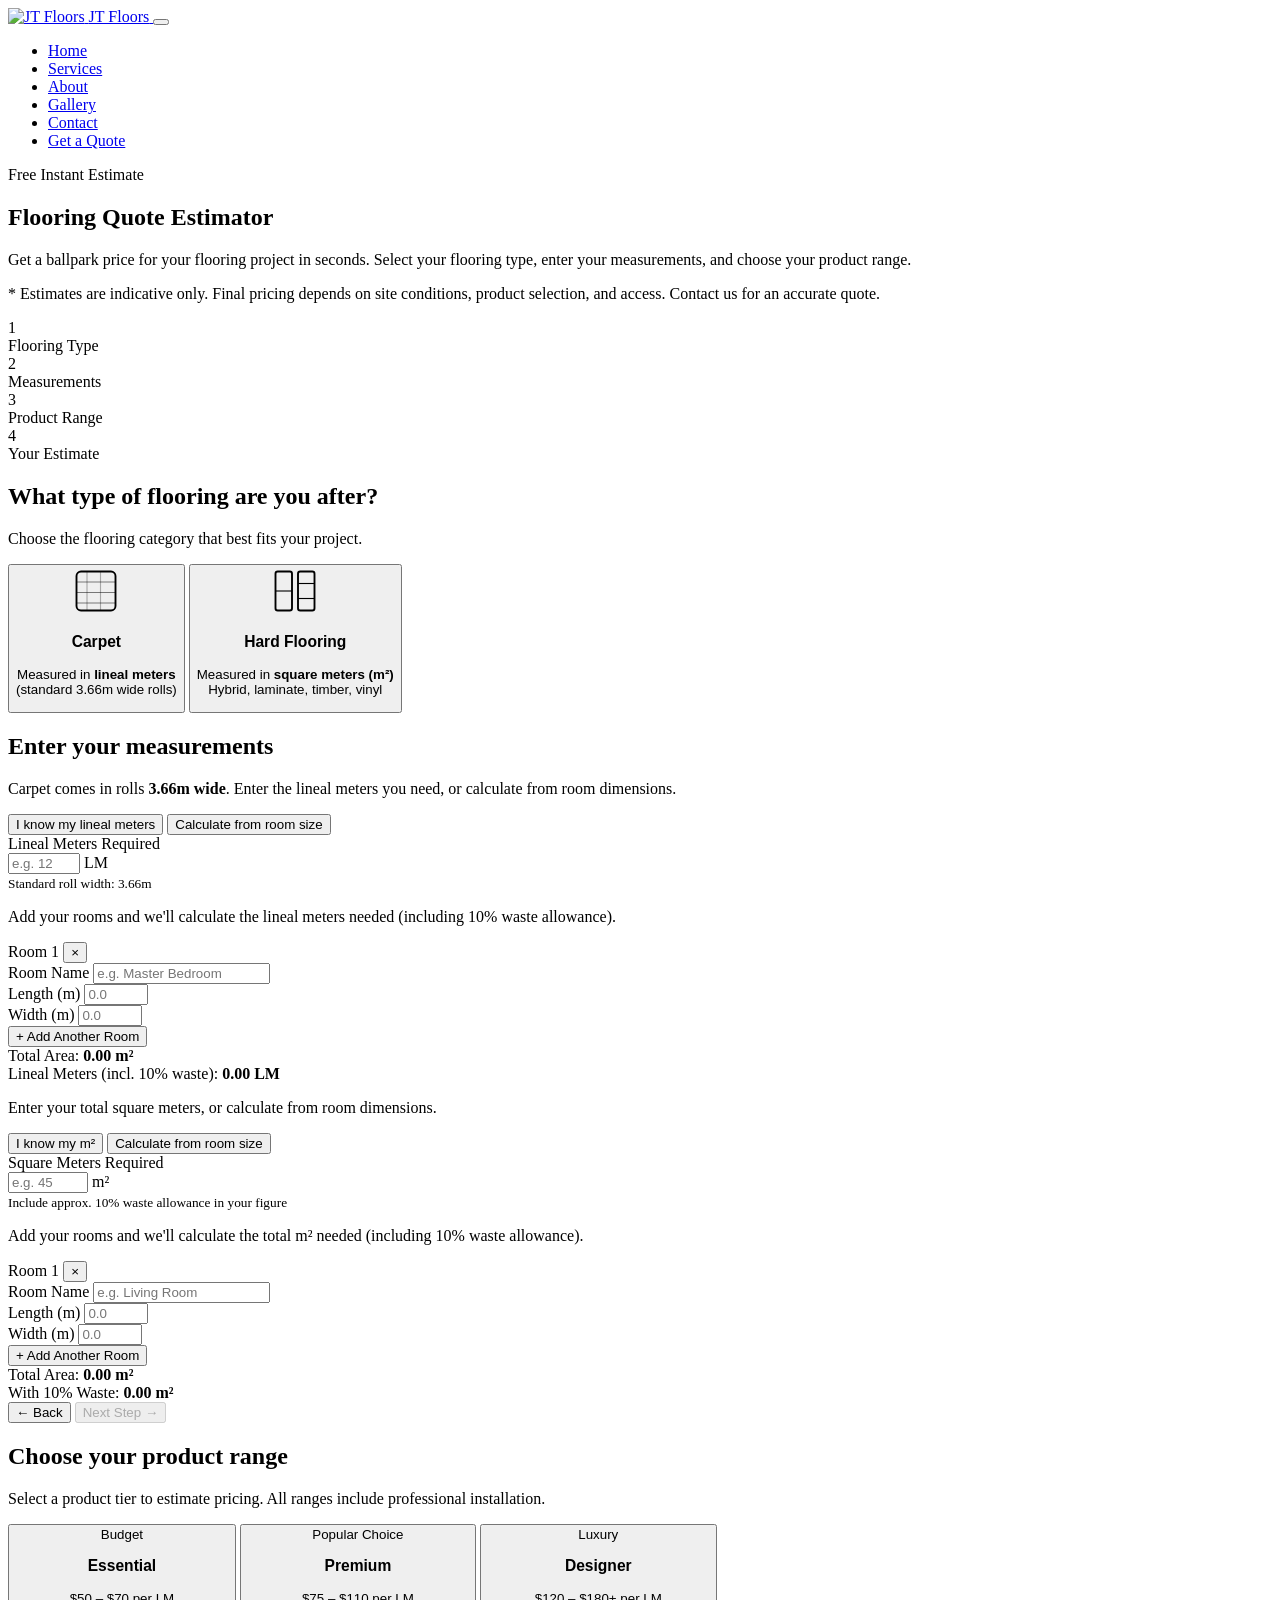
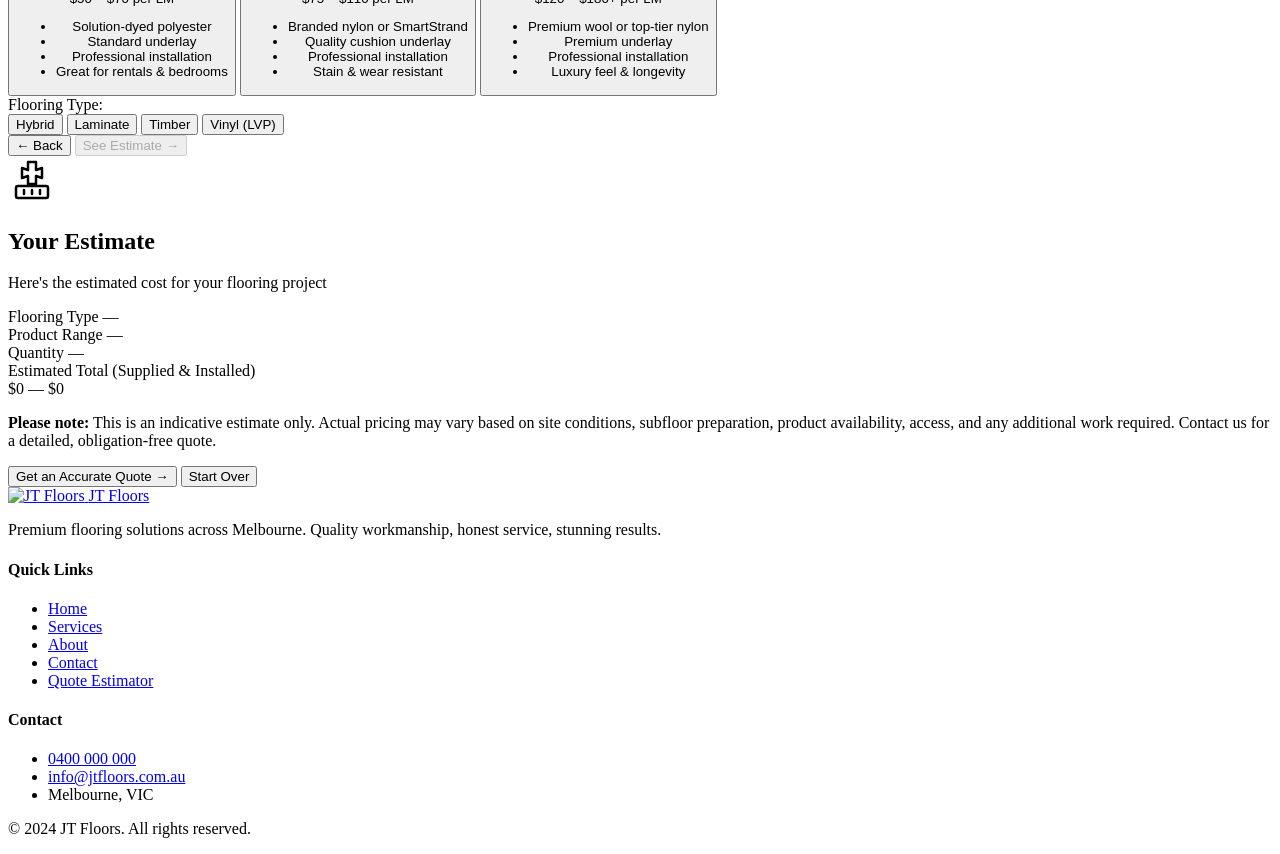
==== estimator.html @ 70e813b9 "Add files via upload" ====
<!DOCTYPE html>
<html lang="en">
<head>
  <meta charset="UTF-8">
  <meta name="viewport" content="width=device-width, initial-scale=1.0">
  <title>Quote Estimator | JT Floors</title>
  <link rel="stylesheet" href="css/style.css">
  <link rel="preconnect" href="https://fonts.googleapis.com">
  <link rel="preconnect" href="https://fonts.gstatic.com" crossorigin>
  <link href="https://fonts.googleapis.com/css2?family=Inter:wght@300;400;500;600;700;800&family=Playfair+Display:wght@500;600;700&display=swap" rel="stylesheet">
  <link rel="icon" type="image/png" href="../public/jt-logo.png">
</head>
<body class="estimator-page">
  <!-- Navigation -->
  <nav class="navbar navbar-solid" id="navbar">
    <div class="container nav-container">
      <a href="index.html" class="nav-logo">
        <img src="../public/jt-logo.png" alt="JT Floors" class="logo-img">
        <span class="logo-text">JT Floors</span>
      </a>
      <button class="nav-toggle" id="navToggle" aria-label="Toggle navigation">
        <span></span>
        <span></span>
        <span></span>
      </button>
      <ul class="nav-menu" id="navMenu">
        <li><a href="index.html" class="nav-link">Home</a></li>
        <li><a href="index.html#services" class="nav-link">Services</a></li>
        <li><a href="index.html#about" class="nav-link">About</a></li>
        <li><a href="index.html#gallery" class="nav-link">Gallery</a></li>
        <li><a href="index.html#contact" class="nav-link">Contact</a></li>
        <li><a href="estimator.html" class="nav-link nav-cta active">Get a Quote</a></li>
      </ul>
    </div>
  </nav>

  <!-- Estimator Hero -->
  <section class="estimator-hero">
    <div class="container">
      <span class="section-tag">Free Instant Estimate</span>
      <h1 class="section-title">Flooring Quote Estimator</h1>
      <p class="section-subtitle">Get a ballpark price for your flooring project in seconds. Select your flooring type, enter your measurements, and choose your product range.</p>
      <p class="estimator-disclaimer">* Estimates are indicative only. Final pricing depends on site conditions, product selection, and access. Contact us for an accurate quote.</p>
    </div>
  </section>

  <!-- Estimator Tool -->
  <section class="section estimator-section">
    <div class="container">
      <!-- Step Indicator -->
      <div class="step-indicator">
        <div class="step active" data-step="1">
          <div class="step-circle">1</div>
          <span>Flooring Type</span>
        </div>
        <div class="step-line"></div>
        <div class="step" data-step="2">
          <div class="step-circle">2</div>
          <span>Measurements</span>
        </div>
        <div class="step-line"></div>
        <div class="step" data-step="3">
          <div class="step-circle">3</div>
          <span>Product Range</span>
        </div>
        <div class="step-line"></div>
        <div class="step" data-step="4">
          <div class="step-circle">4</div>
          <span>Your Estimate</span>
        </div>
      </div>

      <!-- Step 1: Flooring Type -->
      <div class="estimator-step" id="step1">
        <h2>What type of flooring are you after?</h2>
        <p class="step-desc">Choose the flooring category that best fits your project.</p>
        <div class="type-selector">
          <button class="type-card" data-type="carpet" id="typeCarpet">
            <div class="type-icon">
              <svg viewBox="0 0 64 64" fill="none" xmlns="http://www.w3.org/2000/svg" width="48">
                <rect x="6" y="6" width="52" height="52" rx="6" stroke="currentColor" stroke-width="2.5"/>
                <path d="M6 20h52M6 34h52M6 48h52" stroke="currentColor" stroke-width="1.5" opacity="0.5"/>
                <path d="M20 6v52M38 6v52" stroke="currentColor" stroke-width="1.5" opacity="0.3"/>
              </svg>
            </div>
            <h3>Carpet</h3>
            <p>Measured in <strong>lineal meters</strong><br>(standard 3.66m wide rolls)</p>
          </button>
          <button class="type-card" data-type="hard" id="typeHard">
            <div class="type-icon">
              <svg viewBox="0 0 64 64" fill="none" xmlns="http://www.w3.org/2000/svg" width="48">
                <rect x="6" y="6" width="22" height="52" rx="3" stroke="currentColor" stroke-width="2.5"/>
                <rect x="36" y="6" width="22" height="52" rx="3" stroke="currentColor" stroke-width="2.5"/>
                <line x1="6" y1="32" x2="28" y2="32" stroke="currentColor" stroke-width="1.5"/>
                <line x1="36" y1="22" x2="58" y2="22" stroke="currentColor" stroke-width="1.5"/>
                <line x1="36" y1="42" x2="58" y2="42" stroke="currentColor" stroke-width="1.5"/>
              </svg>
            </div>
            <h3>Hard Flooring</h3>
            <p>Measured in <strong>square meters (m²)</strong><br>Hybrid, laminate, timber, vinyl</p>
          </button>
        </div>
      </div>

      <!-- Step 2: Measurements -->
      <div class="estimator-step hidden" id="step2">
        <h2>Enter your measurements</h2>

        <!-- Carpet Measurements -->
        <div class="measure-panel hidden" id="carpetMeasure">
          <p class="step-desc">Carpet comes in rolls <strong>3.66m wide</strong>. Enter the lineal meters you need, or calculate from room dimensions.</p>

          <div class="measure-toggle">
            <button class="toggle-btn active" data-input="direct">I know my lineal meters</button>
            <button class="toggle-btn" data-input="calculate">Calculate from room size</button>
          </div>

          <!-- Direct Input -->
          <div class="measure-input" id="carpetDirect">
            <div class="input-group-large">
              <label for="carpetLm">Lineal Meters Required</label>
              <div class="input-with-unit">
                <input type="number" id="carpetLm" min="1" max="500" step="0.1" placeholder="e.g. 12">
                <span class="unit">LM</span>
              </div>
              <small>Standard roll width: 3.66m</small>
            </div>
          </div>

          <!-- Calculate from Room -->
          <div class="measure-input hidden" id="carpetCalc">
            <p class="calc-info">Add your rooms and we'll calculate the lineal meters needed (including 10% waste allowance).</p>
            <div id="carpetRooms">
              <div class="room-entry" data-room="1">
                <div class="room-header">
                  <span class="room-label">Room 1</span>
                  <button class="remove-room hidden" aria-label="Remove room">&times;</button>
                </div>
                <div class="room-inputs">
                  <div class="form-group">
                    <label>Room Name</label>
                    <input type="text" class="room-name" placeholder="e.g. Master Bedroom">
                  </div>
                  <div class="form-group">
                    <label>Length (m)</label>
                    <input type="number" class="room-length" min="0.5" max="50" step="0.1" placeholder="0.0">
                  </div>
                  <div class="form-group">
                    <label>Width (m)</label>
                    <input type="number" class="room-width" min="0.5" max="50" step="0.1" placeholder="0.0">
                  </div>
                </div>
              </div>
            </div>
            <button class="btn btn-outline btn-sm add-room-btn" id="addCarpetRoom">+ Add Another Room</button>
            <div class="calc-summary" id="carpetCalcSummary">
              <div class="summary-row">
                <span>Total Area:</span>
                <strong id="carpetTotalArea">0.00 m²</strong>
              </div>
              <div class="summary-row">
                <span>Lineal Meters (incl. 10% waste):</span>
                <strong id="carpetCalcLm">0.00 LM</strong>
              </div>
            </div>
          </div>
        </div>

        <!-- Hard Flooring Measurements -->
        <div class="measure-panel hidden" id="hardMeasure">
          <p class="step-desc">Enter your total square meters, or calculate from room dimensions.</p>

          <div class="measure-toggle">
            <button class="toggle-btn active" data-input="direct">I know my m²</button>
            <button class="toggle-btn" data-input="calculate">Calculate from room size</button>
          </div>

          <!-- Direct Input -->
          <div class="measure-input" id="hardDirect">
            <div class="input-group-large">
              <label for="hardM2">Square Meters Required</label>
              <div class="input-with-unit">
                <input type="number" id="hardM2" min="1" max="5000" step="0.1" placeholder="e.g. 45">
                <span class="unit">m²</span>
              </div>
              <small>Include approx. 10% waste allowance in your figure</small>
            </div>
          </div>

          <!-- Calculate from Room -->
          <div class="measure-input hidden" id="hardCalc">
            <p class="calc-info">Add your rooms and we'll calculate the total m² needed (including 10% waste allowance).</p>
            <div id="hardRooms">
              <div class="room-entry" data-room="1">
                <div class="room-header">
                  <span class="room-label">Room 1</span>
                  <button class="remove-room hidden" aria-label="Remove room">&times;</button>
                </div>
                <div class="room-inputs">
                  <div class="form-group">
                    <label>Room Name</label>
                    <input type="text" class="room-name" placeholder="e.g. Living Room">
                  </div>
                  <div class="form-group">
                    <label>Length (m)</label>
                    <input type="number" class="room-length" min="0.5" max="50" step="0.1" placeholder="0.0">
                  </div>
                  <div class="form-group">
                    <label>Width (m)</label>
                    <input type="number" class="room-width" min="0.5" max="50" step="0.1" placeholder="0.0">
                  </div>
                </div>
              </div>
            </div>
            <button class="btn btn-outline btn-sm add-room-btn" id="addHardRoom">+ Add Another Room</button>
            <div class="calc-summary" id="hardCalcSummary">
              <div class="summary-row">
                <span>Total Area:</span>
                <strong id="hardTotalArea">0.00 m²</strong>
              </div>
              <div class="summary-row">
                <span>With 10% Waste:</span>
                <strong id="hardTotalWithWaste">0.00 m²</strong>
              </div>
            </div>
          </div>
        </div>

        <div class="step-actions">
          <button class="btn btn-outline" id="back2">← Back</button>
          <button class="btn btn-primary" id="next2" disabled>Next Step →</button>
        </div>
      </div>

      <!-- Step 3: Product Range -->
      <div class="estimator-step hidden" id="step3">
        <h2>Choose your product range</h2>
        <p class="step-desc">Select a product tier to estimate pricing. All ranges include professional installation.</p>

        <!-- Carpet Ranges -->
        <div class="range-panel hidden" id="carpetRanges">
          <div class="range-grid">
            <button class="range-card" data-range="budget">
              <div class="range-tier">Budget</div>
              <h3>Essential</h3>
              <p class="range-price">$50 – $70 <span>per LM</span></p>
              <ul>
                <li>Solution-dyed polyester</li>
                <li>Standard underlay</li>
                <li>Professional installation</li>
                <li>Great for rentals & bedrooms</li>
              </ul>
            </button>
            <button class="range-card" data-range="mid">
              <div class="range-tier popular">Popular Choice</div>
              <h3>Premium</h3>
              <p class="range-price">$75 – $110 <span>per LM</span></p>
              <ul>
                <li>Branded nylon or SmartStrand</li>
                <li>Quality cushion underlay</li>
                <li>Professional installation</li>
                <li>Stain & wear resistant</li>
              </ul>
            </button>
            <button class="range-card" data-range="high">
              <div class="range-tier">Luxury</div>
              <h3>Designer</h3>
              <p class="range-price">$120 – $180+ <span>per LM</span></p>
              <ul>
                <li>Premium wool or top-tier nylon</li>
                <li>Premium underlay</li>
                <li>Professional installation</li>
                <li>Luxury feel & longevity</li>
              </ul>
            </button>
          </div>
        </div>

        <!-- Hard Flooring Ranges -->
        <div class="range-panel hidden" id="hardRanges">
          <div class="range-sub-type" id="hardSubType">
            <label>Flooring Type:</label>
            <div class="sub-type-buttons">
              <button class="sub-type-btn active" data-subtype="hybrid">Hybrid</button>
              <button class="sub-type-btn" data-subtype="laminate">Laminate</button>
              <button class="sub-type-btn" data-subtype="timber">Timber</button>
              <button class="sub-type-btn" data-subtype="vinyl">Vinyl (LVP)</button>
            </div>
          </div>
          <div class="range-grid" id="hardRangeGrid">
            <!-- Populated by JS -->
          </div>
        </div>

        <div class="step-actions">
          <button class="btn btn-outline" id="back3">← Back</button>
          <button class="btn btn-primary" id="next3" disabled>See Estimate →</button>
        </div>
      </div>

      <!-- Step 4: Result -->
      <div class="estimator-step hidden" id="step4">
        <div class="estimate-result">
          <div class="result-header">
            <div class="result-icon">
              <svg viewBox="0 0 48 48" fill="none" stroke="currentColor" stroke-width="2.5" stroke-linecap="round" stroke-linejoin="round" width="48">
                <path d="M20 6h8v8l6-2v10l-6-2v8H20v-8l-6 2V12l6 2V6z"/>
                <rect x="8" y="30" width="32" height="12" rx="2"/>
                <line x1="16" y1="34" x2="16" y2="38"/>
                <line x1="24" y1="34" x2="24" y2="38"/>
                <line x1="32" y1="34" x2="32" y2="38"/>
              </svg>
            </div>
            <h2>Your Estimate</h2>
            <p class="result-subtitle">Here's the estimated cost for your flooring project</p>
          </div>

          <div class="result-card">
            <div class="result-summary">
              <div class="result-detail">
                <span class="detail-label">Flooring Type</span>
                <span class="detail-value" id="resultType">—</span>
              </div>
              <div class="result-detail">
                <span class="detail-label">Product Range</span>
                <span class="detail-value" id="resultRange">—</span>
              </div>
              <div class="result-detail">
                <span class="detail-label">Quantity</span>
                <span class="detail-value" id="resultQty">—</span>
              </div>
              <div class="result-detail" id="resultRoomsRow" style="display:none">
                <span class="detail-label">Rooms</span>
                <span class="detail-value" id="resultRooms">—</span>
              </div>
            </div>
            <div class="result-price-block">
              <div class="price-range">
                <span class="price-label">Estimated Total (Supplied & Installed)</span>
                <div class="price-values">
                  <span class="price-low" id="priceLow">$0</span>
                  <span class="price-sep">—</span>
                  <span class="price-high" id="priceHigh">$0</span>
                </div>
              </div>
            </div>

            <div class="result-breakdown" id="resultBreakdown">
              <!-- Populated by JS -->
            </div>
          </div>

          <div class="result-disclaimer">
            <p><strong>Please note:</strong> This is an indicative estimate only. Actual pricing may vary based on site conditions, subfloor preparation, product availability, access, and any additional work required. Contact us for a detailed, obligation-free quote.</p>
          </div>

          <div class="result-actions">
            <button class="btn btn-primary btn-lg" id="contactFromEstimate">Get an Accurate Quote →</button>
            <button class="btn btn-outline btn-lg" id="startOver">Start Over</button>
          </div>
        </div>
      </div>

    </div>
  </section>

  <!-- Footer -->
  <footer class="footer">
    <div class="container footer-content">
      <div class="footer-brand">
        <a href="index.html" class="nav-logo">
          <img src="../public/jt-logo.png" alt="JT Floors" class="logo-img">
          <span class="logo-text">JT Floors</span>
        </a>
        <p>Premium flooring solutions across Melbourne. Quality workmanship, honest service, stunning results.</p>
      </div>
      <div class="footer-links">
        <h4>Quick Links</h4>
        <ul>
          <li><a href="index.html">Home</a></li>
          <li><a href="index.html#services">Services</a></li>
          <li><a href="index.html#about">About</a></li>
          <li><a href="index.html#contact">Contact</a></li>
          <li><a href="estimator.html">Quote Estimator</a></li>
        </ul>
      </div>
      <div class="footer-links">
        <h4>Contact</h4>
        <ul>
          <li><a href="tel:0400000000">0400 000 000</a></li>
          <li><a href="mailto:info@jtfloors.com.au">info@jtfloors.com.au</a></li>
          <li>Melbourne, VIC</li>
        </ul>
      </div>
    </div>
    <div class="footer-bottom">
      <div class="container">
        <p>&copy; 2024 JT Floors. All rights reserved.</p>
      </div>
    </div>
  </footer>

  <script src="js/estimator.js"></script>
  <script src="js/main.js"></script>
</body>
</html>
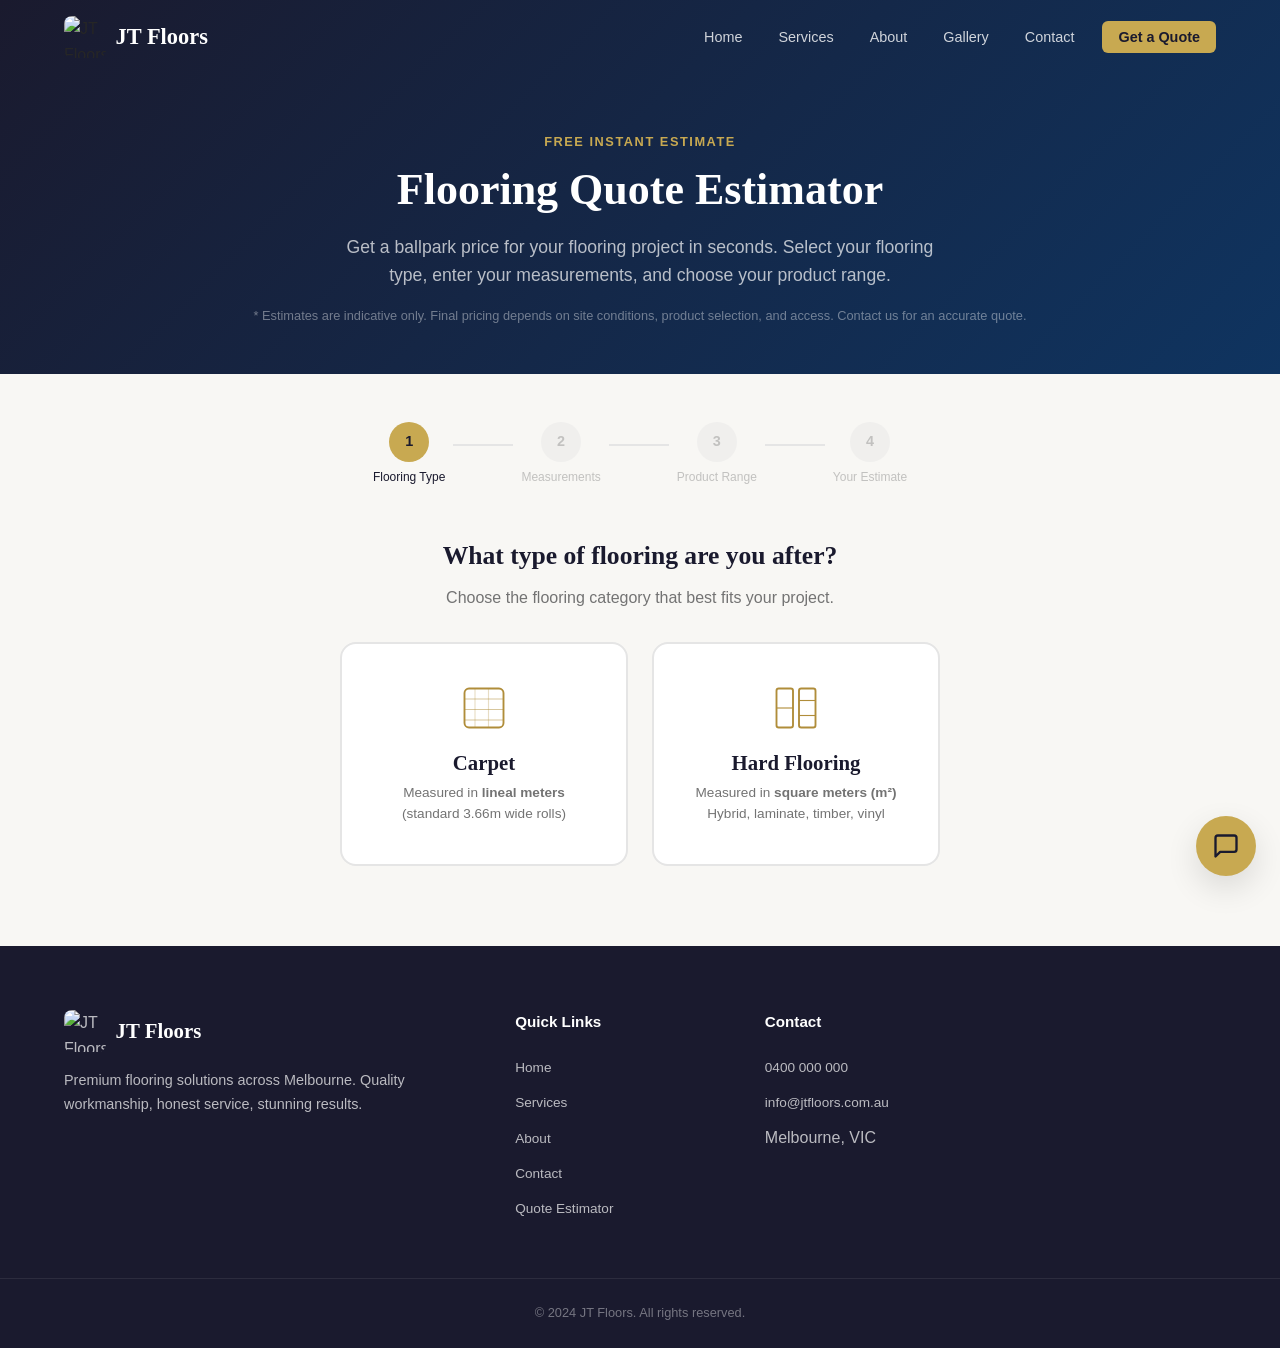
==== commit 9d2b7b64: "Add files via upload" ====
--- a/estimator.html
+++ b/estimator.html
@@ -4,18 +4,18 @@
   <meta charset="UTF-8">
   <meta name="viewport" content="width=device-width, initial-scale=1.0">
   <title>Quote Estimator | JT Floors</title>
-  <link rel="stylesheet" href="css/style.css">
+  <link rel="stylesheet" href="style.css">
   <link rel="preconnect" href="https://fonts.googleapis.com">
   <link rel="preconnect" href="https://fonts.gstatic.com" crossorigin>
   <link href="https://fonts.googleapis.com/css2?family=Inter:wght@300;400;500;600;700;800&family=Playfair+Display:wght@500;600;700&display=swap" rel="stylesheet">
-  <link rel="icon" type="image/png" href="../public/jt-logo.png">
+  <link rel="icon" type="image/png" href="jt-logo.png">
 </head>
 <body class="estimator-page">
   <!-- Navigation -->
   <nav class="navbar navbar-solid" id="navbar">
     <div class="container nav-container">
       <a href="index.html" class="nav-logo">
-        <img src="../public/jt-logo.png" alt="JT Floors" class="logo-img">
+        <img src="jt-logo.png" alt="JT Floors" class="logo-img">
         <span class="logo-text">JT Floors</span>
       </a>
       <button class="nav-toggle" id="navToggle" aria-label="Toggle navigation">
@@ -369,7 +369,7 @@
     <div class="container footer-content">
       <div class="footer-brand">
         <a href="index.html" class="nav-logo">
-          <img src="../public/jt-logo.png" alt="JT Floors" class="logo-img">
+          <img src="jt-logo.png" alt="JT Floors" class="logo-img">
           <span class="logo-text">JT Floors</span>
         </a>
         <p>Premium flooring solutions across Melbourne. Quality workmanship, honest service, stunning results.</p>
@@ -400,7 +400,7 @@
     </div>
   </footer>
 
-  <script src="js/estimator.js"></script>
-  <script src="js/main.js"></script>
+  <script src="estimator.js"></script>
+  <script src="main.js"></script>
 </body>
 </html>
--- a/style.css
+++ b/style.css
@@ -0,0 +1,1457 @@
+/* ========================================
+   JT Floors — Premium Stylesheet
+   ======================================== */
+
+/* --- CSS Variables --- */
+:root {
+  --color-primary: #1a1a2e;
+  --color-primary-light: #16213e;
+  --color-accent: #c8a951;
+  --color-accent-light: #dfc373;
+  --color-accent-dark: #b08d3a;
+  --color-white: #ffffff;
+  --color-off-white: #f8f7f4;
+  --color-gray-50: #fafafa;
+  --color-gray-100: #f5f5f5;
+  --color-gray-200: #e5e5e5;
+  --color-gray-300: #d4d4d4;
+  --color-gray-400: #a3a3a3;
+  --color-gray-500: #737373;
+  --color-gray-600: #525252;
+  --color-gray-700: #404040;
+  --color-gray-800: #262626;
+  --color-gray-900: #171717;
+  --color-success: #22c55e;
+  --color-error: #ef4444;
+  --font-body: 'Inter', -apple-system, BlinkMacSystemFont, sans-serif;
+  --font-heading: 'Playfair Display', Georgia, serif;
+  --shadow-sm: 0 1px 2px rgba(0,0,0,0.05);
+  --shadow-md: 0 4px 12px rgba(0,0,0,0.08);
+  --shadow-lg: 0 12px 32px rgba(0,0,0,0.12);
+  --shadow-xl: 0 20px 50px rgba(0,0,0,0.15);
+  --radius-sm: 6px;
+  --radius-md: 10px;
+  --radius-lg: 16px;
+  --radius-xl: 24px;
+  --transition: 0.3s cubic-bezier(0.4, 0, 0.2, 1);
+}
+
+/* --- Reset & Base --- */
+*, *::before, *::after { box-sizing: border-box; margin: 0; padding: 0; }
+html { scroll-behavior: smooth; scroll-padding-top: 80px; }
+body {
+  font-family: var(--font-body);
+  font-size: 16px;
+  line-height: 1.6;
+  color: var(--color-gray-800);
+  background: var(--color-white);
+  -webkit-font-smoothing: antialiased;
+}
+img { max-width: 100%; display: block; }
+a { color: inherit; text-decoration: none; }
+ul { list-style: none; }
+button { cursor: pointer; border: none; background: none; font-family: inherit; }
+input, select, textarea {
+  font-family: inherit;
+  font-size: 1rem;
+  border: 1.5px solid var(--color-gray-200);
+  border-radius: var(--radius-sm);
+  padding: 0.75rem 1rem;
+  width: 100%;
+  transition: border-color var(--transition);
+  background: var(--color-white);
+}
+input:focus, select:focus, textarea:focus {
+  outline: none;
+  border-color: var(--color-accent);
+  box-shadow: 0 0 0 3px rgba(200,169,81,0.15);
+}
+select { appearance: none; background-image: url("data:image/svg+xml,%3Csvg xmlns='http://www.w3.org/2000/svg' width='12' height='8'%3E%3Cpath d='M1 1l5 5 5-5' stroke='%23737373' stroke-width='1.5' fill='none'/%3E%3C/svg%3E"); background-repeat: no-repeat; background-position: right 1rem center; padding-right: 2.5rem; }
+textarea { resize: vertical; }
+.hidden { display: none !important; }
+
+/* --- Layout --- */
+.container { max-width: 1200px; margin: 0 auto; padding: 0 1.5rem; }
+.section { padding: 5rem 0; }
+.section-header { text-align: center; margin-bottom: 3.5rem; }
+.section-tag {
+  display: inline-block;
+  font-size: 0.8rem;
+  font-weight: 600;
+  letter-spacing: 0.12em;
+  text-transform: uppercase;
+  color: var(--color-accent);
+  margin-bottom: 0.75rem;
+}
+.section-title {
+  font-family: var(--font-heading);
+  font-size: clamp(2rem, 4vw, 2.75rem);
+  font-weight: 700;
+  color: var(--color-primary);
+  line-height: 1.2;
+  margin-bottom: 1rem;
+}
+.section-subtitle {
+  font-size: 1.1rem;
+  color: var(--color-gray-500);
+  max-width: 600px;
+  margin: 0 auto;
+}
+
+/* --- Buttons --- */
+.btn {
+  display: inline-flex;
+  align-items: center;
+  justify-content: center;
+  padding: 0.75rem 1.75rem;
+  font-size: 0.95rem;
+  font-weight: 600;
+  border-radius: var(--radius-sm);
+  transition: all var(--transition);
+  gap: 0.5rem;
+  white-space: nowrap;
+}
+.btn-primary {
+  background: var(--color-accent);
+  color: var(--color-primary);
+}
+.btn-primary:hover {
+  background: var(--color-accent-dark);
+  transform: translateY(-1px);
+  box-shadow: var(--shadow-md);
+}
+.btn-outline {
+  border: 2px solid var(--color-gray-300);
+  color: var(--color-gray-700);
+  background: transparent;
+}
+.btn-outline:hover {
+  border-color: var(--color-accent);
+  color: var(--color-accent-dark);
+}
+.btn-white {
+  background: var(--color-white);
+  color: var(--color-primary);
+}
+.btn-white:hover {
+  background: var(--color-off-white);
+  transform: translateY(-1px);
+  box-shadow: var(--shadow-md);
+}
+.btn-lg { padding: 1rem 2.25rem; font-size: 1.05rem; }
+.btn-sm { padding: 0.5rem 1.25rem; font-size: 0.85rem; }
+.btn-full { width: 100%; }
+
+/* --- Navbar --- */
+.navbar {
+  position: fixed;
+  top: 0; left: 0; right: 0;
+  z-index: 1000;
+  padding: 1rem 0;
+  transition: all var(--transition);
+  background: transparent;
+}
+.navbar-solid, .navbar.scrolled {
+  background: rgba(26,26,46,0.97);
+  backdrop-filter: blur(12px);
+  padding: 0.6rem 0;
+  box-shadow: var(--shadow-md);
+}
+.nav-container {
+  display: flex;
+  align-items: center;
+  justify-content: space-between;
+}
+.nav-logo {
+  display: flex;
+  align-items: center;
+  gap: 0.6rem;
+}
+.logo-img { width: 42px; height: 42px; border-radius: 8px; }
+.logo-text {
+  font-family: var(--font-heading);
+  font-size: 1.4rem;
+  font-weight: 700;
+  color: var(--color-white);
+}
+.nav-menu {
+  display: flex;
+  align-items: center;
+  gap: 0.25rem;
+}
+.nav-link {
+  padding: 0.5rem 1rem;
+  font-size: 0.9rem;
+  font-weight: 500;
+  color: rgba(255,255,255,0.8);
+  border-radius: var(--radius-sm);
+  transition: all var(--transition);
+}
+.nav-link:hover, .nav-link.active { color: var(--color-white); }
+.nav-cta {
+  background: var(--color-accent);
+  color: var(--color-primary) !important;
+  font-weight: 600;
+  margin-left: 0.5rem;
+}
+.nav-cta:hover { background: var(--color-accent-dark); }
+.nav-toggle {
+  display: none;
+  flex-direction: column;
+  gap: 5px;
+  padding: 4px;
+}
+.nav-toggle span {
+  display: block;
+  width: 24px;
+  height: 2px;
+  background: var(--color-white);
+  border-radius: 2px;
+  transition: all var(--transition);
+}
+.nav-toggle.active span:nth-child(1) { transform: rotate(45deg) translate(5px, 5px); }
+.nav-toggle.active span:nth-child(2) { opacity: 0; }
+.nav-toggle.active span:nth-child(3) { transform: rotate(-45deg) translate(5px, -5px); }
+
+/* --- Hero --- */
+.hero {
+  position: relative;
+  min-height: 100vh;
+  display: flex;
+  align-items: center;
+  background: linear-gradient(135deg, var(--color-primary) 0%, #0f3460 50%, var(--color-primary-light) 100%);
+  overflow: hidden;
+}
+.hero-overlay {
+  position: absolute;
+  inset: 0;
+  background: url("data:image/svg+xml,%3Csvg width='60' height='60' xmlns='http://www.w3.org/2000/svg'%3E%3Cpath d='M0 30h60M30 0v60' stroke='%23ffffff' stroke-width='0.3' opacity='0.06'/%3E%3C/svg%3E");
+}
+.hero-content {
+  position: relative;
+  z-index: 2;
+  padding: 8rem 0 5rem;
+  max-width: 720px;
+}
+.hero-badge {
+  display: inline-block;
+  padding: 0.4rem 1rem;
+  background: rgba(200,169,81,0.15);
+  border: 1px solid rgba(200,169,81,0.3);
+  border-radius: 50px;
+  font-size: 0.8rem;
+  font-weight: 600;
+  color: var(--color-accent-light);
+  letter-spacing: 0.05em;
+  margin-bottom: 1.5rem;
+}
+.hero-title {
+  font-family: var(--font-heading);
+  font-size: clamp(2.5rem, 6vw, 4rem);
+  font-weight: 700;
+  color: var(--color-white);
+  line-height: 1.1;
+  margin-bottom: 1.5rem;
+}
+.hero-title .accent { color: var(--color-accent); }
+.hero-subtitle {
+  font-size: 1.15rem;
+  color: rgba(255,255,255,0.7);
+  line-height: 1.7;
+  margin-bottom: 2rem;
+  max-width: 560px;
+}
+.hero-actions { display: flex; gap: 1rem; flex-wrap: wrap; margin-bottom: 3.5rem; }
+.hero-stats {
+  display: flex;
+  gap: 3rem;
+  padding-top: 2rem;
+  border-top: 1px solid rgba(255,255,255,0.1);
+}
+.stat { text-align: left; }
+.stat-number {
+  display: block;
+  font-family: var(--font-heading);
+  font-size: 1.8rem;
+  font-weight: 700;
+  color: var(--color-accent);
+}
+.stat-label {
+  font-size: 0.85rem;
+  color: rgba(255,255,255,0.5);
+}
+
+/* --- Services --- */
+.services { background: var(--color-gray-50); }
+.services-grid {
+  display: grid;
+  grid-template-columns: repeat(3, 1fr);
+  gap: 1.5rem;
+}
+.service-card {
+  background: var(--color-white);
+  border-radius: var(--radius-lg);
+  padding: 2rem;
+  border: 1.5px solid var(--color-gray-100);
+  transition: all var(--transition);
+  position: relative;
+}
+.service-card:hover {
+  transform: translateY(-4px);
+  box-shadow: var(--shadow-lg);
+  border-color: var(--color-gray-200);
+}
+.service-card.featured {
+  border-color: var(--color-accent);
+  box-shadow: 0 0 0 1px var(--color-accent), var(--shadow-md);
+}
+.card-badge {
+  position: absolute;
+  top: -12px;
+  left: 50%;
+  transform: translateX(-50%);
+  background: var(--color-accent);
+  color: var(--color-primary);
+  font-size: 0.75rem;
+  font-weight: 700;
+  padding: 0.25rem 1rem;
+  border-radius: 50px;
+  white-space: nowrap;
+}
+.service-icon {
+  width: 56px;
+  height: 56px;
+  display: flex;
+  align-items: center;
+  justify-content: center;
+  background: rgba(200,169,81,0.1);
+  border-radius: var(--radius-md);
+  color: var(--color-accent-dark);
+  margin-bottom: 1.25rem;
+}
+.service-icon svg { width: 32px; height: 32px; }
+.service-title {
+  font-family: var(--font-heading);
+  font-size: 1.25rem;
+  font-weight: 600;
+  color: var(--color-primary);
+  margin-bottom: 0.75rem;
+}
+.service-desc {
+  font-size: 0.9rem;
+  color: var(--color-gray-500);
+  line-height: 1.6;
+  margin-bottom: 1.25rem;
+}
+.service-features li {
+  font-size: 0.85rem;
+  color: var(--color-gray-600);
+  padding: 0.3rem 0;
+  padding-left: 1.25rem;
+  position: relative;
+}
+.service-features li::before {
+  content: '';
+  position: absolute;
+  left: 0;
+  top: 0.65rem;
+  width: 6px;
+  height: 6px;
+  background: var(--color-accent);
+  border-radius: 50%;
+}
+
+/* --- CTA Banner --- */
+.cta-banner {
+  background: linear-gradient(135deg, var(--color-primary) 0%, #0f3460 100%);
+  padding: 4rem 0;
+}
+.cta-content {
+  display: flex;
+  align-items: center;
+  justify-content: space-between;
+  gap: 2rem;
+}
+.cta-text h2 {
+  font-family: var(--font-heading);
+  font-size: 1.75rem;
+  color: var(--color-white);
+  margin-bottom: 0.5rem;
+}
+.cta-text p {
+  color: rgba(255,255,255,0.65);
+  font-size: 1rem;
+}
+
+/* --- About --- */
+.about-grid {
+  display: grid;
+  grid-template-columns: 1fr 1fr;
+  gap: 4rem;
+  align-items: center;
+}
+.about-content .section-title { text-align: left; }
+.about-content p {
+  color: var(--color-gray-500);
+  margin-bottom: 1rem;
+  line-height: 1.7;
+}
+.about-features {
+  display: grid;
+  grid-template-columns: 1fr 1fr;
+  gap: 1.25rem;
+  margin-top: 2rem;
+}
+.about-feature {
+  display: flex;
+  gap: 0.75rem;
+  align-items: flex-start;
+}
+.feature-icon {
+  flex-shrink: 0;
+  width: 28px;
+  height: 28px;
+  display: flex;
+  align-items: center;
+  justify-content: center;
+  background: rgba(200,169,81,0.12);
+  color: var(--color-accent-dark);
+  border-radius: 50%;
+  font-size: 0.8rem;
+  font-weight: 700;
+}
+.about-feature strong {
+  display: block;
+  font-size: 0.9rem;
+  color: var(--color-primary);
+}
+.about-feature span {
+  font-size: 0.8rem;
+  color: var(--color-gray-400);
+}
+.about-visual { display: flex; justify-content: center; }
+.about-image-placeholder {
+  width: 100%;
+  max-width: 420px;
+  aspect-ratio: 4/5;
+  background: linear-gradient(145deg, var(--color-off-white), var(--color-gray-100));
+  border-radius: var(--radius-xl);
+  display: flex;
+  align-items: center;
+  justify-content: center;
+  border: 2px dashed var(--color-gray-200);
+}
+.placeholder-inner {
+  text-align: center;
+  color: var(--color-gray-400);
+}
+.placeholder-inner svg { margin: 0 auto 1rem; color: var(--color-gray-300); }
+.placeholder-inner p {
+  font-family: var(--font-heading);
+  font-size: 1.1rem;
+  color: var(--color-gray-400);
+}
+
+/* --- Gallery --- */
+.gallery { background: var(--color-gray-50); }
+.gallery-filters {
+  display: flex;
+  justify-content: center;
+  gap: 0.5rem;
+  margin-bottom: 2.5rem;
+  flex-wrap: wrap;
+}
+.filter-btn {
+  padding: 0.5rem 1.25rem;
+  font-size: 0.85rem;
+  font-weight: 500;
+  color: var(--color-gray-500);
+  border-radius: 50px;
+  border: 1.5px solid var(--color-gray-200);
+  background: var(--color-white);
+  transition: all var(--transition);
+}
+.filter-btn:hover { border-color: var(--color-accent); color: var(--color-accent-dark); }
+.filter-btn.active {
+  background: var(--color-primary);
+  color: var(--color-white);
+  border-color: var(--color-primary);
+}
+.gallery-grid {
+  display: grid;
+  grid-template-columns: repeat(3, 1fr);
+  gap: 1.25rem;
+}
+.gallery-item {
+  border-radius: var(--radius-md);
+  overflow: hidden;
+  transition: all 0.4s ease;
+}
+.gallery-item.hidden-item { opacity: 0; transform: scale(0.9); pointer-events: none; position: absolute; }
+.gallery-placeholder {
+  aspect-ratio: 4/3;
+  background: hsl(var(--hue, 30), 25%, 85%);
+  display: flex;
+  flex-direction: column;
+  align-items: center;
+  justify-content: center;
+  text-align: center;
+  padding: 1.5rem;
+  transition: all var(--transition);
+}
+.gallery-item:hover .gallery-placeholder { transform: scale(1.03); }
+.gallery-placeholder span {
+  font-family: var(--font-heading);
+  font-size: 1.15rem;
+  font-weight: 600;
+  color: var(--color-primary);
+}
+.gallery-placeholder small {
+  font-size: 0.8rem;
+  color: var(--color-gray-500);
+  margin-top: 0.25rem;
+}
+
+/* --- Testimonials --- */
+.testimonials-grid {
+  display: grid;
+  grid-template-columns: repeat(3, 1fr);
+  gap: 1.5rem;
+}
+.testimonial-card {
+  background: var(--color-white);
+  border: 1.5px solid var(--color-gray-100);
+  border-radius: var(--radius-lg);
+  padding: 2rem;
+  transition: all var(--transition);
+}
+.testimonial-card:hover { box-shadow: var(--shadow-md); transform: translateY(-2px); }
+.stars { color: var(--color-accent); font-size: 1.1rem; margin-bottom: 1rem; letter-spacing: 2px; }
+.testimonial-text {
+  font-size: 0.95rem;
+  color: var(--color-gray-600);
+  line-height: 1.7;
+  margin-bottom: 1.5rem;
+  font-style: italic;
+}
+.testimonial-author strong { display: block; color: var(--color-primary); font-size: 0.9rem; }
+.testimonial-author span { font-size: 0.8rem; color: var(--color-gray-400); }
+
+/* --- Contact --- */
+.contact { background: var(--color-gray-50); }
+.contact-grid {
+  display: grid;
+  grid-template-columns: 1fr 1fr;
+  gap: 4rem;
+  align-items: start;
+}
+.contact-info .section-title { text-align: left; }
+.contact-info > p { color: var(--color-gray-500); line-height: 1.7; margin-bottom: 2rem; }
+.contact-details { display: flex; flex-direction: column; gap: 1.25rem; }
+.contact-item {
+  display: flex;
+  gap: 1rem;
+  align-items: center;
+}
+.contact-icon {
+  flex-shrink: 0;
+  width: 44px;
+  height: 44px;
+  display: flex;
+  align-items: center;
+  justify-content: center;
+  background: rgba(200,169,81,0.1);
+  border-radius: var(--radius-sm);
+  color: var(--color-accent-dark);
+}
+.contact-item strong { display: block; font-size: 0.85rem; color: var(--color-primary); }
+.contact-item a, .contact-item span { font-size: 0.9rem; color: var(--color-gray-500); }
+.contact-item a:hover { color: var(--color-accent-dark); }
+.contact-form-wrapper {
+  background: var(--color-white);
+  border-radius: var(--radius-lg);
+  padding: 2.5rem;
+  box-shadow: var(--shadow-md);
+  border: 1.5px solid var(--color-gray-100);
+}
+.contact-form h3 {
+  font-family: var(--font-heading);
+  font-size: 1.35rem;
+  color: var(--color-primary);
+  margin-bottom: 1.5rem;
+}
+.form-row { display: grid; grid-template-columns: 1fr 1fr; gap: 1rem; }
+.form-group { margin-bottom: 1rem; }
+.form-group label {
+  display: block;
+  font-size: 0.85rem;
+  font-weight: 500;
+  color: var(--color-gray-700);
+  margin-bottom: 0.35rem;
+}
+
+/* --- Footer --- */
+.footer {
+  background: var(--color-primary);
+  color: rgba(255,255,255,0.7);
+  padding: 4rem 0 0;
+}
+.footer-content {
+  display: grid;
+  grid-template-columns: 2fr 1fr 1fr 1fr;
+  gap: 3rem;
+}
+.footer-brand p { margin-top: 1rem; font-size: 0.9rem; line-height: 1.7; }
+.footer-brand .logo-text { font-size: 1.3rem; }
+.footer-links h4 {
+  color: var(--color-white);
+  font-size: 0.95rem;
+  font-weight: 600;
+  margin-bottom: 1.25rem;
+}
+.footer-links li { margin-bottom: 0.6rem; }
+.footer-links a {
+  font-size: 0.85rem;
+  transition: color var(--transition);
+}
+.footer-links a:hover { color: var(--color-accent-light); }
+.footer-bottom {
+  margin-top: 3rem;
+  padding: 1.5rem 0;
+  border-top: 1px solid rgba(255,255,255,0.08);
+}
+.footer-bottom p { font-size: 0.8rem; color: rgba(255,255,255,0.4); text-align: center; }
+
+/* --- Scroll Animations --- */
+.section-header, .service-card, .testimonial-card,
+.about-content, .about-visual,
+.contact-info, .contact-form-wrapper {
+  opacity: 0;
+  transform: translateY(24px);
+  transition: opacity 0.6s ease, transform 0.6s ease;
+}
+.animate-in {
+  opacity: 1 !important;
+  transform: translateY(0) !important;
+}
+
+/* ========================================
+   ESTIMATOR PAGE
+   ======================================== */
+
+.estimator-page { background: var(--color-off-white); }
+
+.estimator-hero {
+  background: linear-gradient(135deg, var(--color-primary) 0%, #0f3460 100%);
+  padding: 8rem 0 3rem;
+  text-align: center;
+  color: var(--color-white);
+}
+.estimator-hero .section-title { color: var(--color-white); }
+.estimator-hero .section-subtitle { color: rgba(255,255,255,0.7); }
+.estimator-disclaimer {
+  font-size: 0.8rem;
+  color: rgba(255,255,255,0.4);
+  margin-top: 1rem;
+}
+
+.estimator-section { padding: 3rem 0 5rem; }
+
+/* Step Indicator */
+.step-indicator {
+  display: flex;
+  align-items: center;
+  justify-content: center;
+  gap: 0;
+  margin-bottom: 3rem;
+}
+.step {
+  display: flex;
+  flex-direction: column;
+  align-items: center;
+  gap: 0.4rem;
+  opacity: 0.4;
+  transition: all var(--transition);
+}
+.step.active { opacity: 1; }
+.step-circle {
+  width: 40px;
+  height: 40px;
+  display: flex;
+  align-items: center;
+  justify-content: center;
+  border-radius: 50%;
+  background: var(--color-gray-200);
+  color: var(--color-gray-500);
+  font-weight: 700;
+  font-size: 0.9rem;
+  transition: all var(--transition);
+}
+.step.active .step-circle {
+  background: var(--color-accent);
+  color: var(--color-primary);
+}
+.step span {
+  font-size: 0.75rem;
+  font-weight: 500;
+  color: var(--color-gray-500);
+  white-space: nowrap;
+}
+.step.active span { color: var(--color-primary); }
+.step-line {
+  width: 60px;
+  height: 2px;
+  background: var(--color-gray-200);
+  margin: 0 0.5rem;
+  margin-bottom: 1.2rem;
+}
+
+/* Estimator Steps */
+.estimator-step {
+  max-width: 800px;
+  margin: 0 auto;
+}
+.estimator-step h2 {
+  font-family: var(--font-heading);
+  font-size: 1.6rem;
+  color: var(--color-primary);
+  text-align: center;
+  margin-bottom: 0.5rem;
+}
+.step-desc {
+  text-align: center;
+  color: var(--color-gray-500);
+  margin-bottom: 2rem;
+}
+.step-actions {
+  display: flex;
+  justify-content: space-between;
+  margin-top: 2.5rem;
+  gap: 1rem;
+}
+
+/* Type Selector */
+.type-selector {
+  display: grid;
+  grid-template-columns: 1fr 1fr;
+  gap: 1.5rem;
+  max-width: 600px;
+  margin: 0 auto;
+}
+.type-card {
+  background: var(--color-white);
+  border: 2px solid var(--color-gray-200);
+  border-radius: var(--radius-lg);
+  padding: 2.5rem 1.5rem;
+  text-align: center;
+  transition: all var(--transition);
+  cursor: pointer;
+}
+.type-card:hover { border-color: var(--color-accent); box-shadow: var(--shadow-md); }
+.type-card.selected {
+  border-color: var(--color-accent);
+  background: rgba(200,169,81,0.05);
+  box-shadow: 0 0 0 3px rgba(200,169,81,0.2);
+}
+.type-icon { color: var(--color-accent-dark); margin-bottom: 1rem; }
+.type-card h3 {
+  font-family: var(--font-heading);
+  font-size: 1.3rem;
+  color: var(--color-primary);
+  margin-bottom: 0.5rem;
+}
+.type-card p { font-size: 0.85rem; color: var(--color-gray-500); line-height: 1.5; }
+
+/* Measure Panel */
+.measure-panel { margin-top: 1.5rem; }
+.measure-toggle {
+  display: flex;
+  background: var(--color-gray-100);
+  border-radius: var(--radius-sm);
+  padding: 4px;
+  margin-bottom: 2rem;
+  max-width: 440px;
+  margin-left: auto;
+  margin-right: auto;
+}
+.toggle-btn {
+  flex: 1;
+  padding: 0.6rem 1rem;
+  font-size: 0.85rem;
+  font-weight: 500;
+  color: var(--color-gray-500);
+  border-radius: 4px;
+  transition: all var(--transition);
+  text-align: center;
+}
+.toggle-btn.active {
+  background: var(--color-white);
+  color: var(--color-primary);
+  box-shadow: var(--shadow-sm);
+}
+
+.input-group-large {
+  max-width: 360px;
+  margin: 0 auto;
+  text-align: center;
+}
+.input-group-large label {
+  display: block;
+  font-size: 0.9rem;
+  font-weight: 600;
+  color: var(--color-primary);
+  margin-bottom: 0.75rem;
+}
+.input-with-unit {
+  display: flex;
+  align-items: stretch;
+  border: 2px solid var(--color-gray-200);
+  border-radius: var(--radius-sm);
+  overflow: hidden;
+  transition: border-color var(--transition);
+}
+.input-with-unit:focus-within { border-color: var(--color-accent); }
+.input-with-unit input {
+  border: none;
+  text-align: center;
+  font-size: 1.5rem;
+  font-weight: 600;
+  padding: 1rem;
+}
+.input-with-unit input:focus { box-shadow: none; }
+.unit {
+  display: flex;
+  align-items: center;
+  padding: 0 1.25rem;
+  background: var(--color-gray-50);
+  color: var(--color-gray-500);
+  font-weight: 600;
+  font-size: 0.9rem;
+  border-left: 2px solid var(--color-gray-200);
+}
+.input-group-large small { display: block; margin-top: 0.5rem; color: var(--color-gray-400); font-size: 0.8rem; }
+.calc-info { text-align: center; color: var(--color-gray-500); font-size: 0.9rem; margin-bottom: 1.5rem; }
+
+/* Room Entries */
+.room-entry {
+  background: var(--color-white);
+  border: 1.5px solid var(--color-gray-200);
+  border-radius: var(--radius-md);
+  padding: 1.25rem;
+  margin-bottom: 1rem;
+}
+.room-header {
+  display: flex;
+  justify-content: space-between;
+  align-items: center;
+  margin-bottom: 0.75rem;
+}
+.room-label { font-weight: 600; font-size: 0.9rem; color: var(--color-primary); }
+.remove-room {
+  width: 28px;
+  height: 28px;
+  display: flex;
+  align-items: center;
+  justify-content: center;
+  border-radius: 50%;
+  font-size: 1.1rem;
+  color: var(--color-gray-400);
+  transition: all var(--transition);
+}
+.remove-room:hover { background: var(--color-error); color: white; }
+.room-inputs {
+  display: grid;
+  grid-template-columns: 2fr 1fr 1fr;
+  gap: 0.75rem;
+}
+.room-inputs .form-group { margin-bottom: 0; }
+.room-inputs label { font-size: 0.75rem; }
+.add-room-btn { margin-bottom: 1.5rem; }
+
+/* Calc Summary */
+.calc-summary {
+  background: rgba(200,169,81,0.08);
+  border: 1.5px solid rgba(200,169,81,0.2);
+  border-radius: var(--radius-md);
+  padding: 1.25rem;
+}
+.summary-row {
+  display: flex;
+  justify-content: space-between;
+  padding: 0.35rem 0;
+  font-size: 0.9rem;
+}
+.summary-row span { color: var(--color-gray-500); }
+.summary-row strong { color: var(--color-primary); }
+
+/* Range Cards */
+.range-panel { margin-top: 1.5rem; }
+.range-grid {
+  display: grid;
+  grid-template-columns: repeat(3, 1fr);
+  gap: 1.25rem;
+}
+.range-card {
+  background: var(--color-white);
+  border: 2px solid var(--color-gray-200);
+  border-radius: var(--radius-lg);
+  padding: 2rem 1.5rem;
+  text-align: center;
+  transition: all var(--transition);
+  cursor: pointer;
+}
+.range-card:hover { border-color: var(--color-accent); box-shadow: var(--shadow-md); }
+.range-card.selected {
+  border-color: var(--color-accent);
+  background: rgba(200,169,81,0.04);
+  box-shadow: 0 0 0 3px rgba(200,169,81,0.2);
+}
+.range-tier {
+  font-size: 0.7rem;
+  font-weight: 700;
+  text-transform: uppercase;
+  letter-spacing: 0.1em;
+  color: var(--color-gray-400);
+  margin-bottom: 0.5rem;
+}
+.range-tier.popular {
+  color: var(--color-accent-dark);
+  background: rgba(200,169,81,0.12);
+  display: inline-block;
+  padding: 0.15rem 0.75rem;
+  border-radius: 50px;
+}
+.range-card h3 {
+  font-family: var(--font-heading);
+  font-size: 1.25rem;
+  color: var(--color-primary);
+  margin-bottom: 0.75rem;
+}
+.range-price {
+  font-size: 1.3rem;
+  font-weight: 700;
+  color: var(--color-accent-dark);
+  margin-bottom: 1.25rem;
+}
+.range-price span { font-size: 0.8rem; font-weight: 400; color: var(--color-gray-400); }
+.range-card ul { text-align: left; }
+.range-card li {
+  font-size: 0.8rem;
+  color: var(--color-gray-500);
+  padding: 0.25rem 0 0.25rem 1.1rem;
+  position: relative;
+}
+.range-card li::before {
+  content: '✓';
+  position: absolute;
+  left: 0;
+  color: var(--color-success);
+  font-size: 0.75rem;
+}
+
+/* Sub-type Selector */
+.range-sub-type {
+  display: flex;
+  align-items: center;
+  justify-content: center;
+  gap: 1rem;
+  margin-bottom: 2rem;
+  flex-wrap: wrap;
+}
+.range-sub-type label { font-weight: 600; font-size: 0.9rem; color: var(--color-gray-700); }
+.sub-type-buttons { display: flex; gap: 0.5rem; flex-wrap: wrap; }
+.sub-type-btn {
+  padding: 0.5rem 1.25rem;
+  font-size: 0.85rem;
+  font-weight: 500;
+  border: 1.5px solid var(--color-gray-200);
+  border-radius: 50px;
+  color: var(--color-gray-500);
+  transition: all var(--transition);
+  background: var(--color-white);
+}
+.sub-type-btn:hover { border-color: var(--color-accent); }
+.sub-type-btn.active {
+  background: var(--color-primary);
+  color: var(--color-white);
+  border-color: var(--color-primary);
+}
+
+/* Estimate Result */
+.estimate-result { text-align: center; }
+.result-header { margin-bottom: 2rem; }
+.result-icon { color: var(--color-accent); margin-bottom: 1rem; }
+.result-subtitle { color: var(--color-gray-500); }
+.result-card {
+  background: var(--color-white);
+  border-radius: var(--radius-lg);
+  padding: 2.5rem;
+  box-shadow: var(--shadow-lg);
+  border: 1.5px solid var(--color-gray-100);
+  margin-bottom: 1.5rem;
+  text-align: left;
+}
+.result-summary {
+  display: grid;
+  grid-template-columns: repeat(auto-fit, minmax(180px, 1fr));
+  gap: 1.5rem;
+  padding-bottom: 1.5rem;
+  border-bottom: 1px solid var(--color-gray-100);
+  margin-bottom: 1.5rem;
+}
+.detail-label { display: block; font-size: 0.75rem; text-transform: uppercase; letter-spacing: 0.08em; color: var(--color-gray-400); margin-bottom: 0.25rem; }
+.detail-value { font-size: 1rem; font-weight: 600; color: var(--color-primary); }
+.result-price-block {
+  background: linear-gradient(135deg, var(--color-primary), #0f3460);
+  border-radius: var(--radius-md);
+  padding: 2rem;
+  text-align: center;
+}
+.price-label { font-size: 0.85rem; color: rgba(255,255,255,0.6); margin-bottom: 0.75rem; display: block; }
+.price-values { display: flex; align-items: center; justify-content: center; gap: 1rem; }
+.price-low, .price-high {
+  font-family: var(--font-heading);
+  font-size: 2rem;
+  font-weight: 700;
+  color: var(--color-accent);
+}
+.price-sep { color: rgba(255,255,255,0.3); font-size: 1.5rem; }
+.result-breakdown {
+  margin-top: 1.5rem;
+  padding-top: 1.5rem;
+  border-top: 1px solid var(--color-gray-100);
+}
+.result-disclaimer {
+  background: var(--color-gray-50);
+  border-radius: var(--radius-md);
+  padding: 1.25rem;
+  margin-bottom: 2rem;
+}
+.result-disclaimer p { font-size: 0.8rem; color: var(--color-gray-500); line-height: 1.6; }
+.result-actions { display: flex; gap: 1rem; justify-content: center; flex-wrap: wrap; }
+
+/* ========================================
+   CHATBOT WIDGET
+   ======================================== */
+
+.chatbot-fab {
+  position: fixed;
+  bottom: 1.5rem;
+  right: 1.5rem;
+  width: 60px;
+  height: 60px;
+  border-radius: 50%;
+  background: var(--color-accent);
+  color: var(--color-primary);
+  display: flex;
+  align-items: center;
+  justify-content: center;
+  box-shadow: var(--shadow-lg);
+  cursor: pointer;
+  z-index: 999;
+  transition: all var(--transition);
+}
+.chatbot-fab:hover { transform: scale(1.1); box-shadow: var(--shadow-xl); }
+.chatbot-fab svg { width: 28px; height: 28px; }
+
+.chatbot-window {
+  position: fixed;
+  bottom: 6rem;
+  right: 1.5rem;
+  width: 370px;
+  max-height: 520px;
+  background: var(--color-white);
+  border-radius: var(--radius-lg);
+  box-shadow: var(--shadow-xl);
+  display: flex;
+  flex-direction: column;
+  z-index: 998;
+  overflow: hidden;
+  opacity: 0;
+  transform: translateY(20px) scale(0.95);
+  pointer-events: none;
+  transition: all 0.3s ease;
+}
+.chatbot-window.open {
+  opacity: 1;
+  transform: translateY(0) scale(1);
+  pointer-events: all;
+}
+.chatbot-header {
+  background: var(--color-primary);
+  color: var(--color-white);
+  padding: 1rem 1.25rem;
+  display: flex;
+  justify-content: space-between;
+  align-items: center;
+  font-weight: 600;
+  font-size: 0.95rem;
+}
+.chatbot-close {
+  color: rgba(255,255,255,0.6);
+  font-size: 1.4rem;
+  transition: color var(--transition);
+}
+.chatbot-close:hover { color: var(--color-white); }
+.chatbot-messages {
+  flex: 1;
+  overflow-y: auto;
+  padding: 1rem;
+  display: flex;
+  flex-direction: column;
+  gap: 0.75rem;
+  min-height: 300px;
+}
+.chat-message {
+  max-width: 85%;
+  padding: 0.75rem 1rem;
+  border-radius: var(--radius-md);
+  font-size: 0.85rem;
+  line-height: 1.5;
+  animation: chatPop 0.3s ease;
+}
+@keyframes chatPop {
+  from { opacity: 0; transform: translateY(8px); }
+  to { opacity: 1; transform: translateY(0); }
+}
+.chat-message.bot {
+  background: var(--color-gray-100);
+  color: var(--color-gray-700);
+  align-self: flex-start;
+  border-bottom-left-radius: 4px;
+}
+.chat-message.user {
+  background: var(--color-accent);
+  color: var(--color-primary);
+  align-self: flex-end;
+  border-bottom-right-radius: 4px;
+}
+.chat-message a { color: var(--color-accent-dark); text-decoration: underline; }
+.chat-message.bot a { color: var(--color-accent-dark); }
+.typing-indicator span {
+  display: inline-block;
+  width: 7px;
+  height: 7px;
+  background: var(--color-gray-400);
+  border-radius: 50%;
+  margin: 0 2px;
+  animation: typingDot 1.2s infinite;
+}
+.typing-indicator span:nth-child(2) { animation-delay: 0.2s; }
+.typing-indicator span:nth-child(3) { animation-delay: 0.4s; }
+@keyframes typingDot {
+  0%, 60%, 100% { transform: translateY(0); opacity: 0.4; }
+  30% { transform: translateY(-6px); opacity: 1; }
+}
+.chatbot-input-area {
+  display: flex;
+  border-top: 1px solid var(--color-gray-100);
+  padding: 0.75rem;
+  gap: 0.5rem;
+}
+.chatbot-input-area input {
+  flex: 1;
+  border: 1.5px solid var(--color-gray-200);
+  border-radius: 50px;
+  padding: 0.6rem 1rem;
+  font-size: 0.85rem;
+}
+.chatbot-input-area button {
+  background: var(--color-accent);
+  color: var(--color-primary);
+  padding: 0.6rem 1.25rem;
+  border-radius: 50px;
+  font-weight: 600;
+  font-size: 0.85rem;
+  transition: background var(--transition);
+}
+.chatbot-input-area button:hover { background: var(--color-accent-dark); }
+.chat-quick-action {
+  display: inline-block;
+  margin-top: 0.5rem;
+  padding: 0.4rem 1rem;
+  background: var(--color-accent);
+  color: var(--color-primary);
+  border-radius: 50px;
+  font-size: 0.8rem;
+  font-weight: 600;
+  cursor: pointer;
+  border: none;
+  transition: background var(--transition);
+}
+.chat-quick-action:hover { background: var(--color-accent-dark); }
+
+/* ========================================
+   BOOKING MODAL
+   ======================================== */
+
+.booking-overlay {
+  position: fixed;
+  inset: 0;
+  background: rgba(0,0,0,0.5);
+  z-index: 2000;
+  opacity: 0;
+  pointer-events: none;
+  transition: opacity 0.3s ease;
+}
+.booking-overlay.open { opacity: 1; pointer-events: all; }
+.booking-modal {
+  position: fixed;
+  top: 50%;
+  left: 50%;
+  transform: translate(-50%, -50%) scale(0.95);
+  width: 90%;
+  max-width: 520px;
+  max-height: 90vh;
+  overflow-y: auto;
+  background: var(--color-white);
+  border-radius: var(--radius-lg);
+  z-index: 2001;
+  opacity: 0;
+  pointer-events: none;
+  transition: all 0.3s ease;
+}
+.booking-modal.open {
+  opacity: 1;
+  pointer-events: all;
+  transform: translate(-50%, -50%) scale(1);
+}
+.booking-content {
+  padding: 2rem;
+  position: relative;
+}
+.booking-content h2 {
+  font-family: var(--font-heading);
+  font-size: 1.4rem;
+  color: var(--color-primary);
+  margin-bottom: 0.5rem;
+}
+.booking-content > p { color: var(--color-gray-500); font-size: 0.9rem; margin-bottom: 1.5rem; }
+.booking-close {
+  position: absolute;
+  top: 1rem;
+  right: 1rem;
+  width: 32px;
+  height: 32px;
+  display: flex;
+  align-items: center;
+  justify-content: center;
+  border-radius: 50%;
+  font-size: 1.2rem;
+  color: var(--color-gray-400);
+  transition: all var(--transition);
+}
+.booking-close:hover { background: var(--color-gray-100); color: var(--color-gray-700); }
+
+/* Calendar */
+.booking-calendar { margin-bottom: 1.5rem; }
+.calendar-header {
+  display: flex;
+  justify-content: space-between;
+  align-items: center;
+  margin-bottom: 1rem;
+}
+.calendar-header span {
+  font-weight: 600;
+  font-size: 1rem;
+  color: var(--color-primary);
+}
+.calendar-header button {
+  width: 32px;
+  height: 32px;
+  display: flex;
+  align-items: center;
+  justify-content: center;
+  border-radius: 50%;
+  font-size: 1.2rem;
+  color: var(--color-gray-500);
+  transition: all var(--transition);
+}
+.calendar-header button:hover { background: var(--color-gray-100); }
+.calendar-weekdays {
+  display: grid;
+  grid-template-columns: repeat(7, 1fr);
+  text-align: center;
+  margin-bottom: 0.5rem;
+}
+.calendar-weekdays span {
+  font-size: 0.7rem;
+  font-weight: 600;
+  text-transform: uppercase;
+  color: var(--color-gray-400);
+  padding: 0.4rem;
+}
+.calendar-grid {
+  display: grid;
+  grid-template-columns: repeat(7, 1fr);
+  gap: 4px;
+}
+.calendar-day {
+  aspect-ratio: 1;
+  display: flex;
+  align-items: center;
+  justify-content: center;
+  border-radius: 50%;
+  font-size: 0.85rem;
+  font-weight: 500;
+  color: var(--color-gray-300);
+  cursor: default;
+  transition: all var(--transition);
+}
+.calendar-day.available {
+  color: var(--color-gray-700);
+  cursor: pointer;
+}
+.calendar-day.available:hover {
+  background: rgba(200,169,81,0.15);
+  color: var(--color-primary);
+}
+.calendar-day.selected {
+  background: var(--color-accent) !important;
+  color: var(--color-primary) !important;
+  font-weight: 700;
+}
+.calendar-day.disabled {
+  color: var(--color-gray-200);
+  cursor: not-allowed;
+}
+.calendar-day.booked {
+  color: var(--color-gray-300);
+  text-decoration: line-through;
+  cursor: not-allowed;
+}
+.calendar-day.today {
+  border: 2px solid var(--color-accent);
+}
+
+/* Time Slots */
+.time-slots h3 {
+  font-size: 1rem;
+  color: var(--color-primary);
+  margin-bottom: 1rem;
+}
+.time-slots-grid {
+  display: grid;
+  grid-template-columns: repeat(3, 1fr);
+  gap: 0.5rem;
+  margin-bottom: 1.5rem;
+}
+.time-slot {
+  padding: 0.6rem;
+  border: 1.5px solid var(--color-gray-200);
+  border-radius: var(--radius-sm);
+  text-align: center;
+  font-size: 0.85rem;
+  font-weight: 500;
+  color: var(--color-gray-600);
+  cursor: pointer;
+  transition: all var(--transition);
+}
+.time-slot:hover { border-color: var(--color-accent); }
+.time-slot.selected {
+  background: var(--color-accent);
+  border-color: var(--color-accent);
+  color: var(--color-primary);
+  font-weight: 700;
+}
+
+/* Booking Form */
+.booking-form h3, .booking-confirm h3 {
+  font-family: var(--font-heading);
+  font-size: 1.15rem;
+  color: var(--color-primary);
+  margin-bottom: 1rem;
+}
+.booking-form .form-group { margin-bottom: 0.75rem; }
+.booking-form label { font-size: 0.8rem; }
+
+/* Booking Confirm */
+.booking-confirm { text-align: center; padding: 1rem 0; }
+.confirm-icon {
+  width: 64px;
+  height: 64px;
+  display: flex;
+  align-items: center;
+  justify-content: center;
+  margin: 0 auto 1rem;
+  background: rgba(34,197,94,0.1);
+  color: var(--color-success);
+  border-radius: 50%;
+  font-size: 2rem;
+}
+.booking-confirm p { color: var(--color-gray-500); font-size: 0.9rem; margin-bottom: 0.75rem; }
+
+/* ========================================
+   RESPONSIVE
+   ======================================== */
+
+@media (max-width: 1024px) {
+  .services-grid { grid-template-columns: repeat(2, 1fr); }
+  .testimonials-grid { grid-template-columns: repeat(2, 1fr); }
+  .footer-content { grid-template-columns: 1fr 1fr; gap: 2rem; }
+}
+
+@media (max-width: 768px) {
+  .nav-toggle { display: flex; }
+  .nav-menu {
+    position: fixed;
+    top: 0; right: -100%;
+    width: 280px;
+    height: 100vh;
+    background: var(--color-primary);
+    flex-direction: column;
+    padding: 5rem 2rem 2rem;
+    gap: 0.5rem;
+    transition: right 0.35s ease;
+    box-shadow: var(--shadow-xl);
+  }
+  .nav-menu.open { right: 0; }
+  .nav-link { padding: 0.75rem 0; font-size: 1rem; }
+  .nav-cta { margin-left: 0; margin-top: 1rem; text-align: center; display: block; padding: 0.75rem; }
+
+  .hero-content { padding: 7rem 0 4rem; }
+  .hero-stats { gap: 1.5rem; flex-wrap: wrap; }
+
+  .services-grid { grid-template-columns: 1fr; }
+  .testimonials-grid { grid-template-columns: 1fr; }
+  .gallery-grid { grid-template-columns: repeat(2, 1fr); }
+
+  .cta-content { flex-direction: column; text-align: center; }
+
+  .about-grid { grid-template-columns: 1fr; gap: 2rem; }
+  .about-content .section-title { text-align: center; }
+  .about-content .section-tag { text-align: center; display: block; }
+
+  .contact-grid { grid-template-columns: 1fr; gap: 2rem; }
+  .contact-info .section-title { text-align: center; }
+  .contact-info .section-tag { text-align: center; display: block; }
+  .contact-info > p { text-align: center; }
+
+  .footer-content { grid-template-columns: 1fr; text-align: center; }
+  .footer-brand { order: -1; }
+
+  /* Estimator */
+  .type-selector { grid-template-columns: 1fr; }
+  .range-grid { grid-template-columns: 1fr; }
+  .room-inputs { grid-template-columns: 1fr; }
+  .step-indicator { gap: 0; }
+  .step-line { width: 30px; }
+  .step span { font-size: 0.65rem; }
+  .price-low, .price-high { font-size: 1.5rem; }
+  .result-summary { grid-template-columns: 1fr 1fr; }
+
+  /* Chatbot */
+  .chatbot-window { width: calc(100% - 2rem); right: 1rem; bottom: 5.5rem; }
+
+  /* Booking */
+  .time-slots-grid { grid-template-columns: repeat(2, 1fr); }
+  .form-row { grid-template-columns: 1fr; }
+}
+
+@media (max-width: 480px) {
+  .gallery-grid { grid-template-columns: 1fr; }
+  .about-features { grid-template-columns: 1fr; }
+  .hero-actions { flex-direction: column; }
+  .hero-actions .btn { width: 100%; }
+  .step-indicator { flex-wrap: wrap; justify-content: center; }
+}
